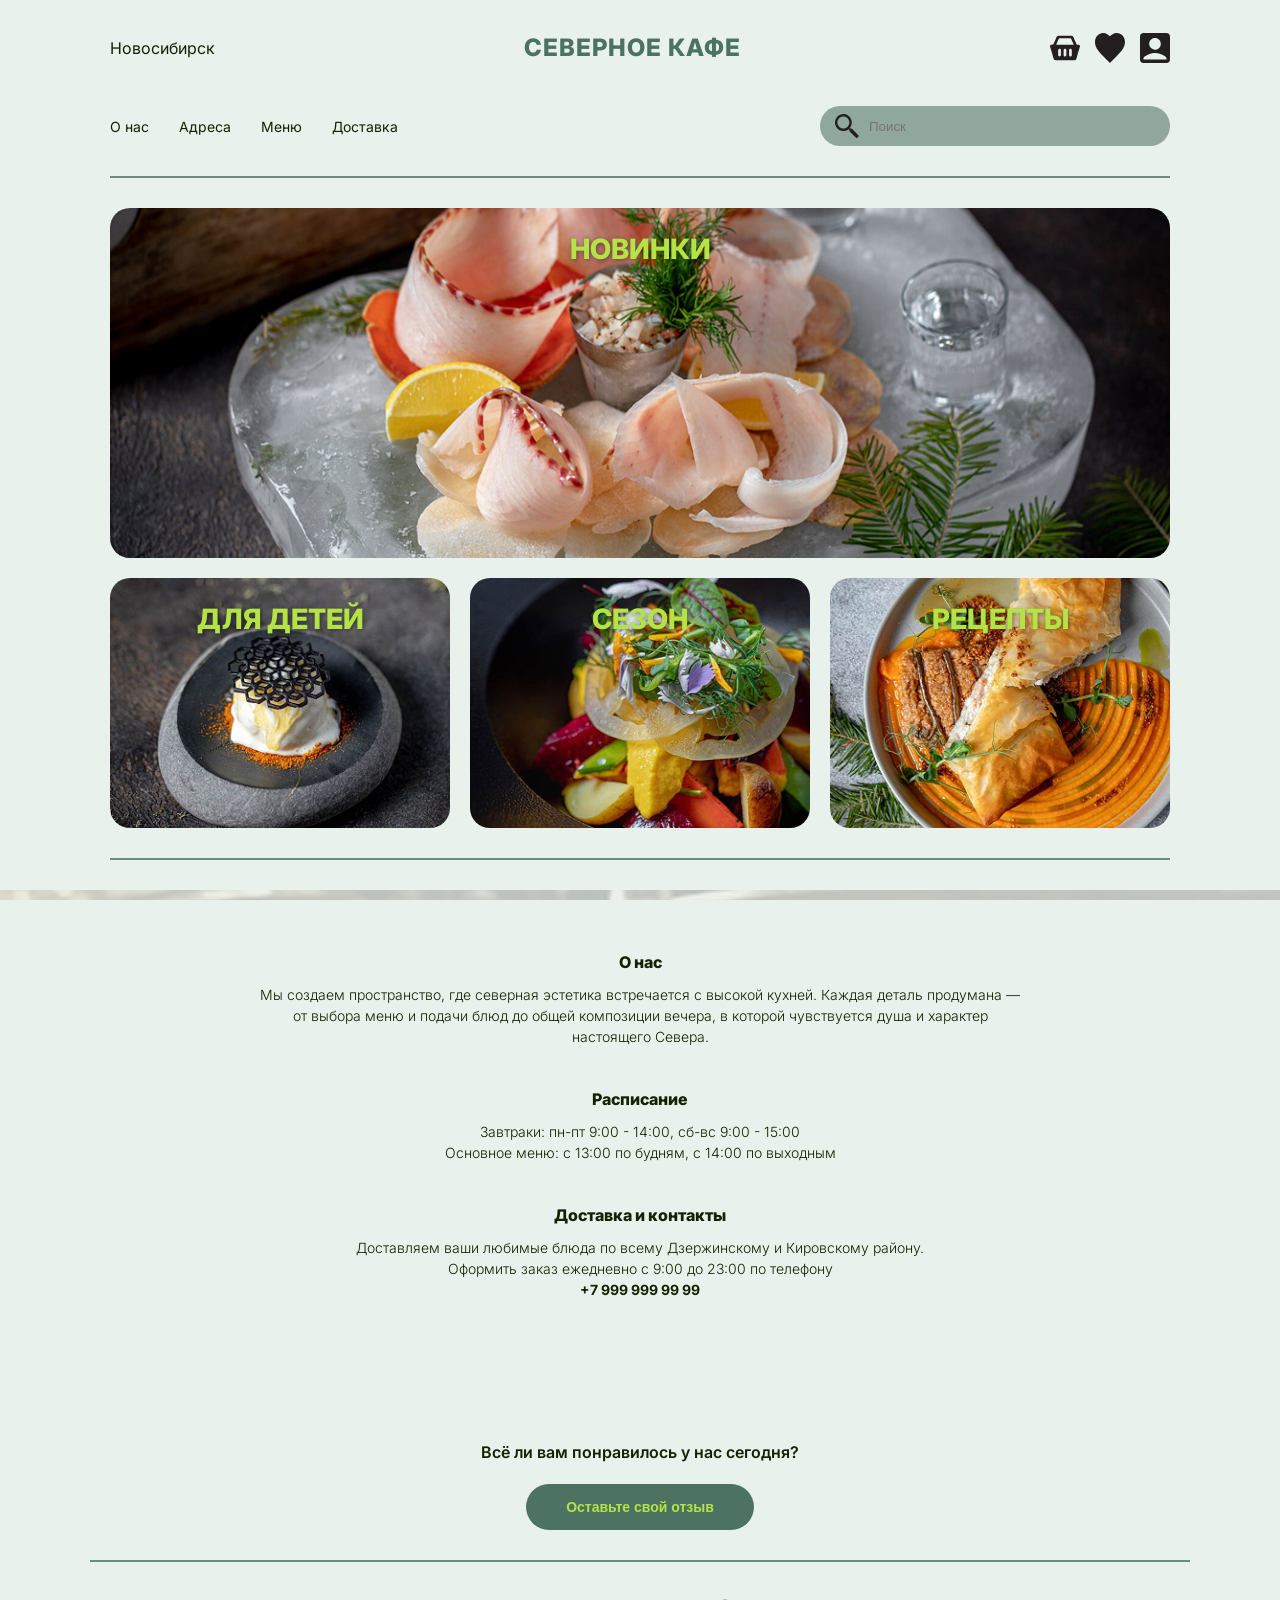
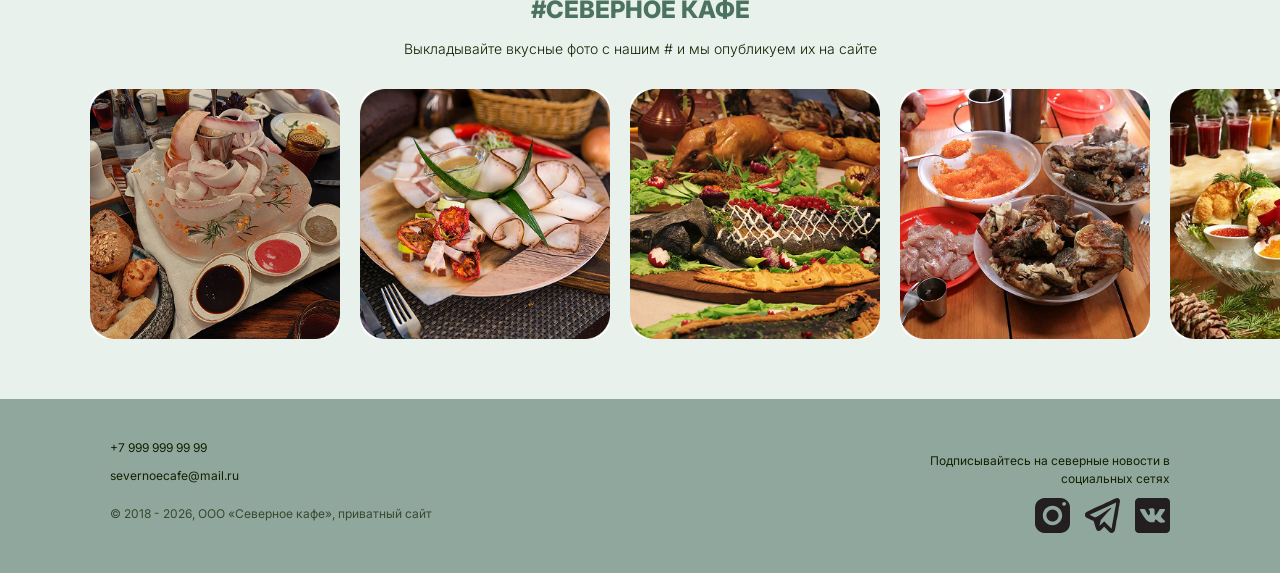
==== index.html @ bf0bc41d "Add files via upload" ====
<!DOCTYPE html>
<html lang="ru">
<head>
    <meta charset="UTF-8">
    <meta name="viewport" content="width=device-width, initial-scale=1.0">
    <title>Северное Кафе</title>
    <link rel="preconnect" href="https://fonts.googleapis.com">
    <link rel="preconnect" href="https://fonts.gstatic.com" crossorigin>
    <link href="https://fonts.googleapis.com/css2?family=Inter:wght@300;400;600;800&display=swap" rel="stylesheet">
    <link rel="stylesheet" href="css/style.css">

</head>
<body>

    <header class="header container">
        <div class="header-top">
            <div class="city">Новосибирск</div>
            
            <div class="logo">
                
                <h1>СЕВЕРНОЕ КАФЕ</h1>
            </div>
            
            <div class="header-icons">
                <img src="images/korzina.svg" alt="Корзина" class="icon-img">
                <img src="images/izbrannoe.svg" alt="Избранное" class="icon-img">
                <img src="images/kabinet.svg" alt="Профиль" class="icon-img">
            </div>
        </div>

        <div class="header-bottom">
            <nav class="main-menu">
                <a href="#">О нас</a>
                <a href="#">Адреса</a>
                <a href="#">Меню</a>
                <a href="#">Доставка</a>
            </nav>
            <div class="search-bar">
                <img src="images/poisk.svg" alt="Поиск" class="icon-img">
                <input type="text" placeholder="Поиск">
            </div>
        </div>
    </header>

    <div class="container"><hr class="divider"></div>

    <main>
        <section class="banners container">
            <div class="banner banner-large" style="background-image: url('images/gl_novinki.jpg');">
                <h2 class="accent-text">НОВИНКИ</h2>
            </div>
            
            <div class="banner-row">
                <div class="banner banner-small" style="background-image: url('images/gl_deti.jpg');">
                    <h3 class="accent-text">Для детей</h3>
                </div>
                <div class="banner banner-small" style="background-image: url('images/gl_sezon.jpg');">
                    <h3 class="accent-text">Сезон</h3>
                </div>
                <div class="banner banner-small" style="background-image: url('images/gl_recepti.jpg');">
                    <h3 class="accent-text">Рецепты</h3>
                </div>
            </div>
        </section>

        <div class="container"><hr class="divider"></div>

        <section class="info-section" style="background-image: linear-gradient(rgba(232, 241, 236, 0.8), rgba(232, 241, 236, 0.8)), url('images/gl_o_nas.jpg');">
            <div class="container info-content">
                <div class="info-block">
                    <h4>О нас</h4>
                    <p>Мы создаем пространство, где северная эстетика встречается с высокой кухней. Каждая деталь продумана — от выбора меню и подачи блюд до общей композиции вечера, в которой чувствуется душа и характер настоящего Севера.</p>
                </div>

                <div class="info-block">
                    <h4>Расписание</h4>
                    <p>Завтраки: пн-пт 9:00 - 14:00, сб-вс 9:00 - 15:00<br>
                    Основное меню: с 13:00 по будням, с 14:00 по выходным</p>
                </div>

                <div class="info-block">
                    <h4>Доставка и контакты</h4>
                    <p>Доставляем ваши любимые блюда по всему Дзержинскому и Кировскому району.<br>
                    Оформить заказ ежедневно с 9:00 до 23:00 по телефону<br>
                    <strong>+7 999 999 99 99</strong></p>
                </div>
            </div>
        </section>

        <section class="review-gallery-section container">
            <div class="review-block">
                <h3>Всё ли вам понравилось у нас сегодня?</h3>
                <button class="btn-primary">Оставьте свой отзыв</button>
            </div>
            
            <hr class="divider">

            <div class="gallery-block">
                <h2 class="section-title">#СЕВЕРНОЕ КАФЕ</h2>
                <p>Выкладывайте вкусные фото с нашим # и мы опубликуем их на сайте</p>
                
                <div class="gallery-grid">
                    <img src="images/gl_1.jpg" alt="Фото 1">
                    <img src="images/gl_2.jpg" alt="Фото 2">
                    <img src="images/gl_3.jpg" alt="Фото 3">
                    <img src="images/gl_4.jpg" alt="Фото 4">
                    <img src="images/gl_5.jpg" alt="Фото 5">
                    <img src="images/gl_6.jpg" alt="Фото 6">
                    <img src="images/gl_7.jpg" alt="Фото 7">
                    <img src="images/gl_8.jpg" alt="Фото 8">
                    <img src="images/gl_9.jpg" alt="Фото 9">
                </div>
            </div>
        </section>
    </main>

    <footer class="footer">
        <div class="container footer-content">
            <div class="footer-left">
                <p>+7 999 999 99 99</p>
                <p>severnoecafe@mail.ru</p>
                <p class="copyright">© 2018 - 2026, ООО «Северное кафе», приватный сайт</p>
            </div>
            <div class="footer-right">
                <p>Подписывайтесь на северные новости в<br>социальных сетях</p>
                <div class="social-icons">
                    <img src="images/inst.svg" alt="Инстаграм" class="icon-img">
                    <img src="images/telega.svg" alt="Телеграм" class="icon-img">
                    <img src="images/vk.svg" alt="ВКантакте" class="icon-img">
                </div>
            </div>
        </div>
    </footer>

</body>
</html>
---- css/style.css ----
/* --- БАЗОВЫЕ НАСТРОЙКИ И ЦВЕТА --- */
:root {
    --bg-color: #E8F1EC;
    --main-color: #90A79D;
    --text-large: #4C7362;
    --text-normal: #132200;
    --accent-bright: #B4E346;
}

* {
    margin: 0;
    padding: 0;
    box-sizing: border-box;
}

body {
    background-color: var(--bg-color);
    color: var(--text-normal);
    font-family: 'Inter', sans-serif;
    font-weight: 400; /* Обычный шрифт */
    line-height: 1.5;
}

/* Контейнер ограничивает ширину сайта по центру */
.container {
    max-width: 1100px;
    margin: 0 auto;
    padding: 0 20px;
}

/* Полоса-разделитель */
.divider {
    border: none;
    border-top: 2px solid var(--text-large);
    margin: 30px 0;
    opacity: 0.8;
}

/* --- ШАПКА САЙТА --- */
.header {
    padding-top: 30px;
}

.header-top {
    display: flex;
    justify-content: space-between;
    align-items: center;
    margin-bottom: 20px;
}

.logo {
    text-align: center;
    color: var(--text-large);
}

.logo h1 {
    font-weight: 800; /* Жирный шрифт */
    font-size: 24px;
    letter-spacing: 1px;
}

.header-icons {
    display: flex;
    gap: 15px;
    font-size: 20px;
    cursor: pointer;
}

.header-bottom {
    display: flex;
    justify-content: space-between;
    align-items: center;
    margin-top: 40px;      /* Это и есть тот самый «межстрочный» интервал */
    
}
.nav-links {
    display: flex;
    gap: 100px; /* Тот самый интервал между словами как в Фигме */
}

.main-menu {
    display: flex;
    gap: 30px;
}

.main-menu a {
    text-decoration: none;
    color: var(--text-normal);
    font-size: 14px;
    font-weight: 400; /* Полужирный */
}

.search-bar {
    width: 350px; /* Ширина полоски поиска */
    background-color: var(--main-color);
    border-radius: 20px;
    padding: 8px 15px;
    display: flex;
    align-items: center;
    gap: 10px;
}

.search-bar input {
    background: transparent;
    border: none;
    outline: none;
    color: var(--text-normal);
}

/* --- БАННЕРЫ С ФОТО --- */
.banners {
    margin-top: 30px;
}

.banner {
    border-radius: 20px;
    background-size: cover;
    background-position: center;
    position: relative;
    display: flex;
    justify-content: center;
}

.banner-large {
    height: 350px;
    width: 100%;
    margin-bottom: 20px;
}

.banner-row {
    display: grid;
    grid-template-columns: repeat(3, 1fr);
    gap: 20px;
}

.banner-small {
    height: 250px;
}

.accent-text {
    position: absolute;
    top: 20px;
    color: var(--accent-bright);
    font-weight: 800;
    font-size: 28px;
    text-transform: uppercase;
    text-shadow: 1px 1px 4px rgba(0,0,0,0.4); /* Тень для читаемости */
}

/* --- СЕКЦИЯ "О НАС" --- */
.info-section {
    padding: 60px 0;
    background-size: cover;
    background-position: center;
    background-attachment: fixed; /* Красивый эффект при скролле */
    text-align: center;
}

.info-content {
    max-width: 800px;
}

.info-block {
    margin-bottom: 40px;
}

.info-block h4 {
    font-weight: 800;
    margin-bottom: 10px;
    font-size: 16px;
}

.info-block p {
    font-weight: 300; /* Легкий шрифт */
    font-size: 14px;
}

/* --- ОТЗЫВЫ И ГАЛЕРЕЯ --- */
.review-gallery-section {
    text-align: center;
    padding: 40px 0 60px 0;
}

.review-block h3 {
    font-size: 16px;
    font-weight: 600;
    margin-bottom: 20px;
}

.btn-primary {
    background-color: var(--text-large);
    color: #B4E346;
    border: none;
    padding: 15px 40px;
    border-radius: 30px;
    font-size: 14px;
    font-weight: 600;
    cursor: pointer;
    /* Магия плавности: цвет будет меняться не мгновенно, а мягко за 0.3 секунды */
    transition: background-color 0.3s ease;
}

/* Состояние при наведении (темное) */
.feedback-btn:hover {
    background-color: #132200; /* Очень темный зеленый из твоего референса */
}

.section-title {
    color: var(--text-large);
    font-weight: 800;
    margin-bottom: 10px;
}

.gallery-block p {
    font-size: 14px;
    margin-bottom: 30px;
    font-weight: 300;
}

.gallery-grid {
    display: flex;
    justify-content: space-between;
    gap: 15px;
}

.gallery-grid img {
    width: 24%;
    aspect-ratio: 1 / 1;
    object-fit: cover;
    border-radius: 20px;
}

/* Главный контейнер, в котором будет происходить прокрутка */
.gallery-container {
    width: 100%;
    overflow-x: auto;      /* Включает горизонтальную прокрутку */
    padding-bottom: 20px;  /* Отступ снизу, чтобы скроллбар не прилипал к фото */
    
    /* Эти две строчки прячут стандартный некрасивый скроллбар браузера */
    scrollbar-width: none; /* Для Firefox */
}
.gallery-container::-webkit-scrollbar {
    display: none;         /* Для Chrome, Safari и Edge */
}

/* Блок, который выстраивает картинки в ряд */
.gallery-grid {
    display: flex;         /* Ставит элементы в одну линию */
    gap: 20px;             /* Расстояние между фотографиями (подбери по макету) */
}

/* Настройки самих фотографий */
.gallery-grid img {
    width: 250px;          /* Ширина одной картинки */
    height: 250px;         /* Высота одной картинки */
    border-radius: 20px;   /* Скругление углов, как на твоем скриншоте */
    object-fit: cover;     /* Фото красиво заполняет квадрат без искажений */
    
    flex-shrink: 0;        /* САМОЕ ВАЖНОЕ СВОЙСТВО: запрещает картинкам сжиматься, заставляя их выстраиваться за пределы экрана */
}


/* --- ПОДВАЛ (FOOTER) --- */
.footer {
    background-color: var(--main-color);
    padding: 40px 0;
    font-size: 12px;
}

.footer-content {
    display: flex;
    justify-content: space-between;
    align-items: flex-end;
}

.footer-left p, .footer-right p {
    margin-bottom: 10px;
}

.copyright {
    margin-top: 20px;
    opacity: 0.7;
}

.footer-right {
    text-align: right;
}

.social-icons {
    display: flex;
    gap: 15px;
    justify-content: flex-end;
    font-size: 20px;
    cursor: pointer;
}
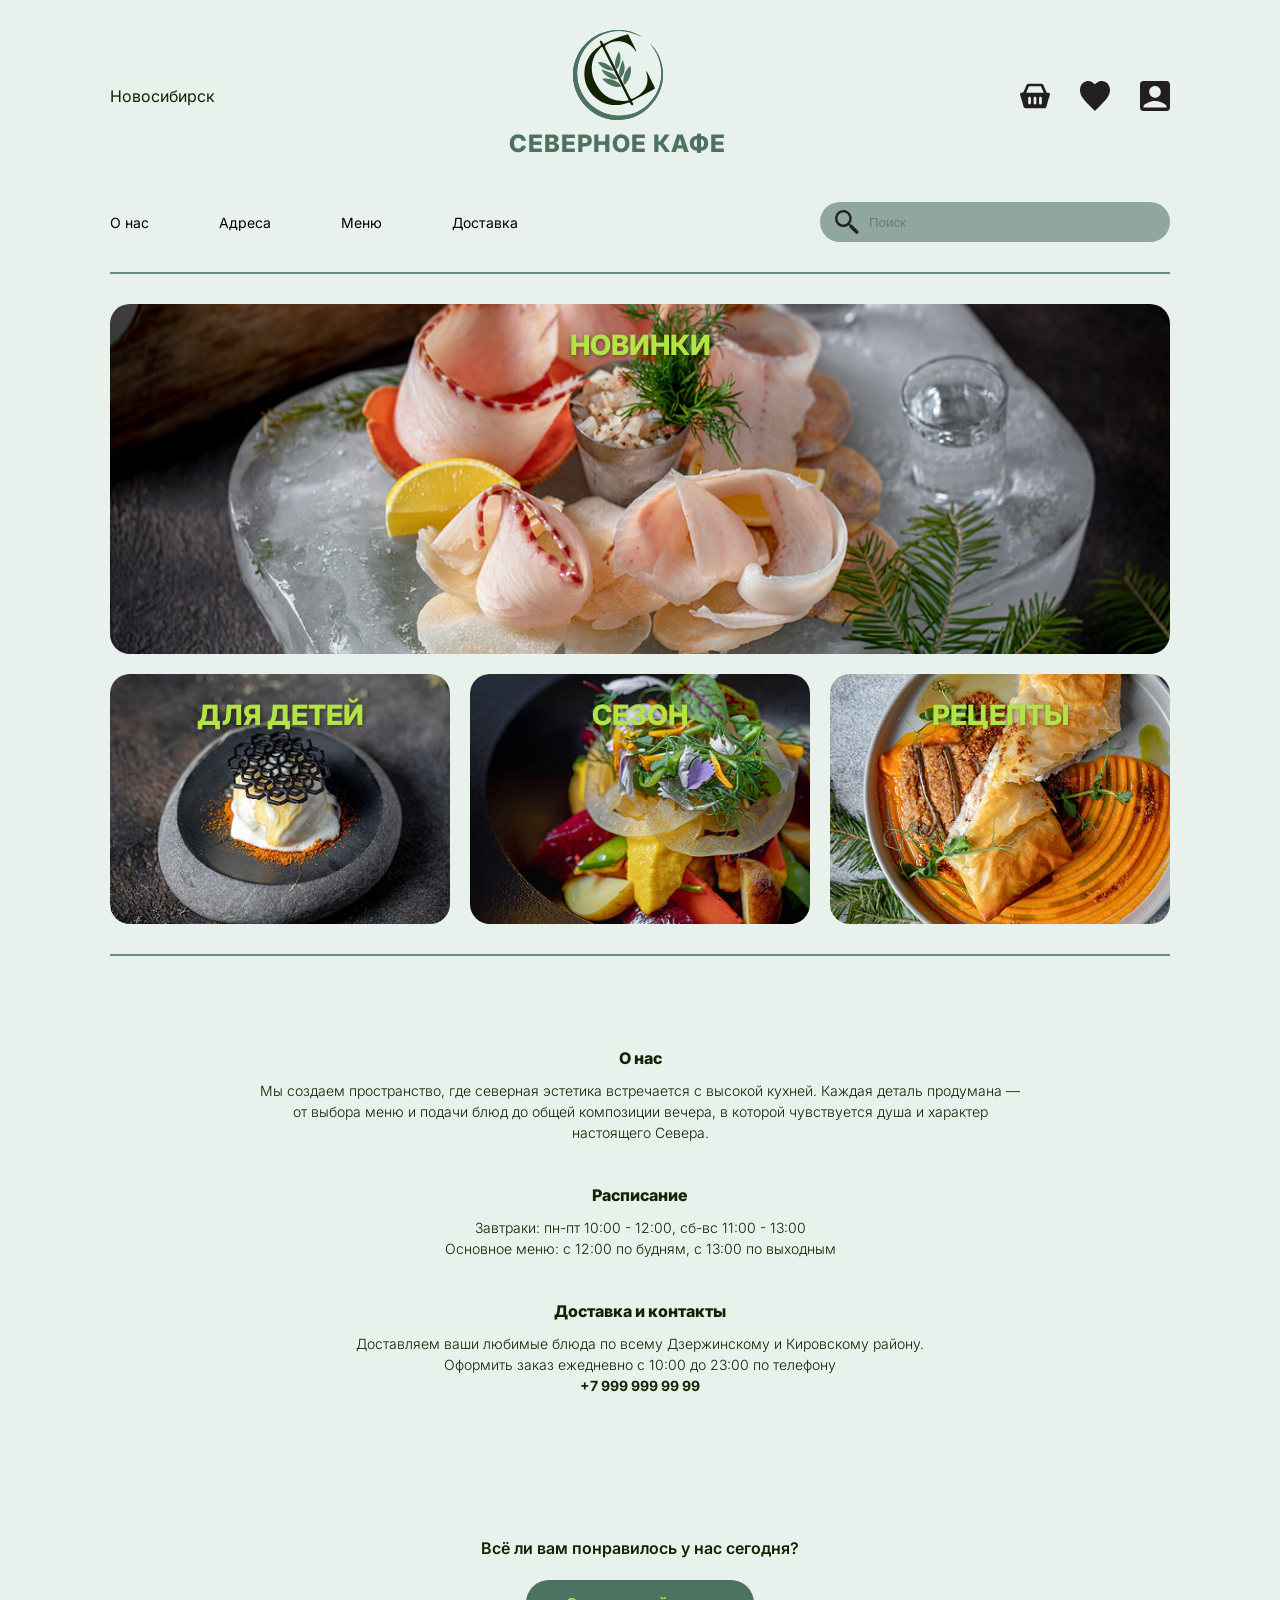
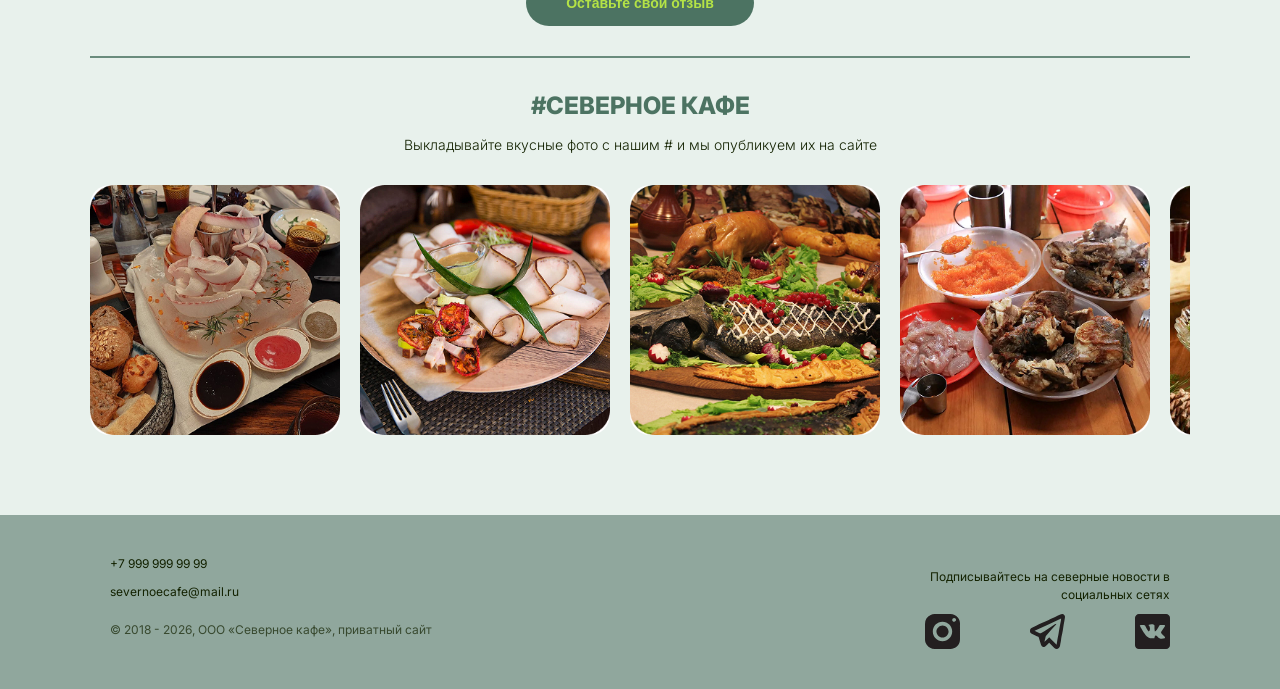
==== commit af3aaae6: "Add files via upload" ====
--- a/index.html
+++ b/index.html
@@ -17,7 +17,7 @@
             <div class="city">Новосибирск</div>
             
             <div class="logo">
-                
+                <img src="images/logotype.svg" alt="Логотип" class="logo-icon">
                 <h1>СЕВЕРНОЕ КАФЕ</h1>
             </div>
             
@@ -74,14 +74,14 @@
 
                 <div class="info-block">
                     <h4>Расписание</h4>
-                    <p>Завтраки: пн-пт 9:00 - 14:00, сб-вс 9:00 - 15:00<br>
-                    Основное меню: с 13:00 по будням, с 14:00 по выходным</p>
+                    <p>Завтраки: пн-пт 10:00 - 12:00, сб-вс 11:00 - 13:00<br>
+                    Основное меню: с 12:00 по будням, с 13:00 по выходным</p>
                 </div>
 
                 <div class="info-block">
                     <h4>Доставка и контакты</h4>
                     <p>Доставляем ваши любимые блюда по всему Дзержинскому и Кировскому району.<br>
-                    Оформить заказ ежедневно с 9:00 до 23:00 по телефону<br>
+                    Оформить заказ ежедневно с 10:00 до 23:00 по телефону<br>
                     <strong>+7 999 999 99 99</strong></p>
                 </div>
             </div>
@@ -90,7 +90,7 @@
         <section class="review-gallery-section container">
             <div class="review-block">
                 <h3>Всё ли вам понравилось у нас сегодня?</h3>
-                <button class="btn-primary">Оставьте свой отзыв</button>
+                <button class="feedback-btn">Оставьте свой отзыв</button>
             </div>
             
             <hr class="divider">
@@ -99,16 +99,18 @@
                 <h2 class="section-title">#СЕВЕРНОЕ КАФЕ</h2>
                 <p>Выкладывайте вкусные фото с нашим # и мы опубликуем их на сайте</p>
                 
-                <div class="gallery-grid">
-                    <img src="images/gl_1.jpg" alt="Фото 1">
-                    <img src="images/gl_2.jpg" alt="Фото 2">
-                    <img src="images/gl_3.jpg" alt="Фото 3">
-                    <img src="images/gl_4.jpg" alt="Фото 4">
-                    <img src="images/gl_5.jpg" alt="Фото 5">
-                    <img src="images/gl_6.jpg" alt="Фото 6">
-                    <img src="images/gl_7.jpg" alt="Фото 7">
-                    <img src="images/gl_8.jpg" alt="Фото 8">
-                    <img src="images/gl_9.jpg" alt="Фото 9">
+                <div class="gallery-container">
+                    <div class="gallery-grid">
+                        <img src="images/gl_1.jpg" alt="Фото 1">
+                        <img src="images/gl_2.jpg" alt="Фото 2">
+                        <img src="images/gl_3.jpg" alt="Фото 3">
+                        <img src="images/gl_4.jpg" alt="Фото 4">
+                        <img src="images/gl_5.jpg" alt="Фото 5">
+                        <img src="images/gl_6.jpg" alt="Фото 6">
+                        <img src="images/gl_7.jpg" alt="Фото 7">
+                        <img src="images/gl_8.jpg" alt="Фото 8">
+                        <img src="images/gl_9.jpg" alt="Фото 9">
+                    </div>
                 </div>
             </div>
         </section>
--- a/css/style.css
+++ b/css/style.css
@@ -61,18 +61,27 @@
 
 .header-icons {
     display: flex;
-    gap: 15px;
+    gap: 30px;
     font-size: 20px;
     cursor: pointer;
 }
 
+.header-icons img {
+    transition: filter 0.3s ease; /* Плавный переход */
+}
+
+.header-icons img:hover {
+    /* Этот фильтр примерно перекрашивает черное в #B4E346 */
+    filter: invert(82%) sepia(54%) saturate(543%) hue-rotate(33deg) brightness(96%) contrast(91%);
+}
+
 .header-bottom {
     display: flex;
     justify-content: space-between;
     align-items: center;
-    margin-top: 40px;      /* Это и есть тот самый «межстрочный» интервал */
-    
-}
+    margin-top: 40px;
+}
+
 .nav-links {
     display: flex;
     gap: 100px; /* Тот самый интервал между словами как в Фигме */
@@ -80,7 +89,7 @@
 
 .main-menu {
     display: flex;
-    gap: 30px;
+    gap: 70px; /* Тот самый интервал между словами как в Фигме */
 }
 
 .main-menu a {
@@ -88,6 +97,18 @@
     color: var(--text-normal);
     font-size: 14px;
     font-weight: 400; /* Полужирный */
+}
+
+/* Цвет ссылок в обычном состоянии */
+.main-menu a {
+    color: #000000;         /* Черный или твой основной цвет текста */
+    text-decoration: none;  /* Убирает стандартное подчеркивание */
+    transition: color 0.3s ease; /* Делает смену цвета плавной */
+}
+
+/* Цвет ссылок ПРИ НАВЕДЕНИИ */
+.main-menu a:hover {
+    color: #B4E346;         /* Тот самый ярко-зеленый из кнопок и иконок */
 }
 
 .search-bar {
@@ -187,7 +208,7 @@
     margin-bottom: 20px;
 }
 
-.btn-primary {
+.feedback-btn {
     background-color: var(--text-large);
     color: #B4E346;
     border: none;
@@ -230,35 +251,38 @@
     border-radius: 20px;
 }
 
-/* Главный контейнер, в котором будет происходить прокрутка */
-.gallery-container {
-    width: 100%;
-    overflow-x: auto;      /* Включает горизонтальную прокрутку */
-    padding-bottom: 20px;  /* Отступ снизу, чтобы скроллбар не прилипал к фото */
+.gallery-grid {
+    display: flex;         /* Выстраиваем фото в ряд */
+    gap: 20px;             /* Расстояние между ними */
+    overflow-x: auto;      /* ВКЛЮЧАЕМ СКРОЛЛ */
+    scroll-behavior: smooth; /* Делаем его плавным */
+    padding-bottom: 20px;
     
-    /* Эти две строчки прячут стандартный некрасивый скроллбар браузера */
-    scrollbar-width: none; /* Для Firefox */
-}
-.gallery-container::-webkit-scrollbar {
-    display: none;         /* Для Chrome, Safari и Edge */
-}
-
-/* Блок, который выстраивает картинки в ряд */
+    /* Убираем полоску скролла */
+    -ms-overflow-style: none;  
+    scrollbar-width: none;     
+}
+
+.gallery-grid::-webkit-scrollbar {
+    display: none; /* Скрываем полоску в Chrome/Safari */
+}
+
+.gallery-grid img {
+    width: 250px;
+    height: 250px;
+    object-fit: cover;
+    border-radius: 20px;
+    flex-shrink: 0;        /* ОЧЕНЬ ВАЖНО: не дает картинкам сжиматься */
+}
+
+/* Убираем полоску в Chrome, Safari и Opera */
+.gallery-grid::-webkit-scrollbar {
+    display: none;
+}
+
 .gallery-grid {
-    display: flex;         /* Ставит элементы в одну линию */
-    gap: 20px;             /* Расстояние между фотографиями (подбери по макету) */
-}
-
-/* Настройки самих фотографий */
-.gallery-grid img {
-    width: 250px;          /* Ширина одной картинки */
-    height: 250px;         /* Высота одной картинки */
-    border-radius: 20px;   /* Скругление углов, как на твоем скриншоте */
-    object-fit: cover;     /* Фото красиво заполняет квадрат без искажений */
-    
-    flex-shrink: 0;        /* САМОЕ ВАЖНОЕ СВОЙСТВО: запрещает картинкам сжиматься, заставляя их выстраиваться за пределы экрана */
-}
-
+    scroll-behavior: smooth;
+}
 
 /* --- ПОДВАЛ (FOOTER) --- */
 .footer {
@@ -288,8 +312,16 @@
 
 .social-icons {
     display: flex;
-    gap: 15px;
-    justify-content: flex-end;
+    gap: 70px;
     font-size: 20px;
     cursor: pointer;
+}
+
+.social-icons img {
+    transition: filter 0.3s ease; /* Плавный переход */
+}
+
+.social-icons img:hover {
+    /* Этот фильтр примерно перекрашивает черное в #B4E346 */
+    filter: invert(82%) sepia(54%) saturate(543%) hue-rotate(33deg) brightness(96%) contrast(91%);
 }
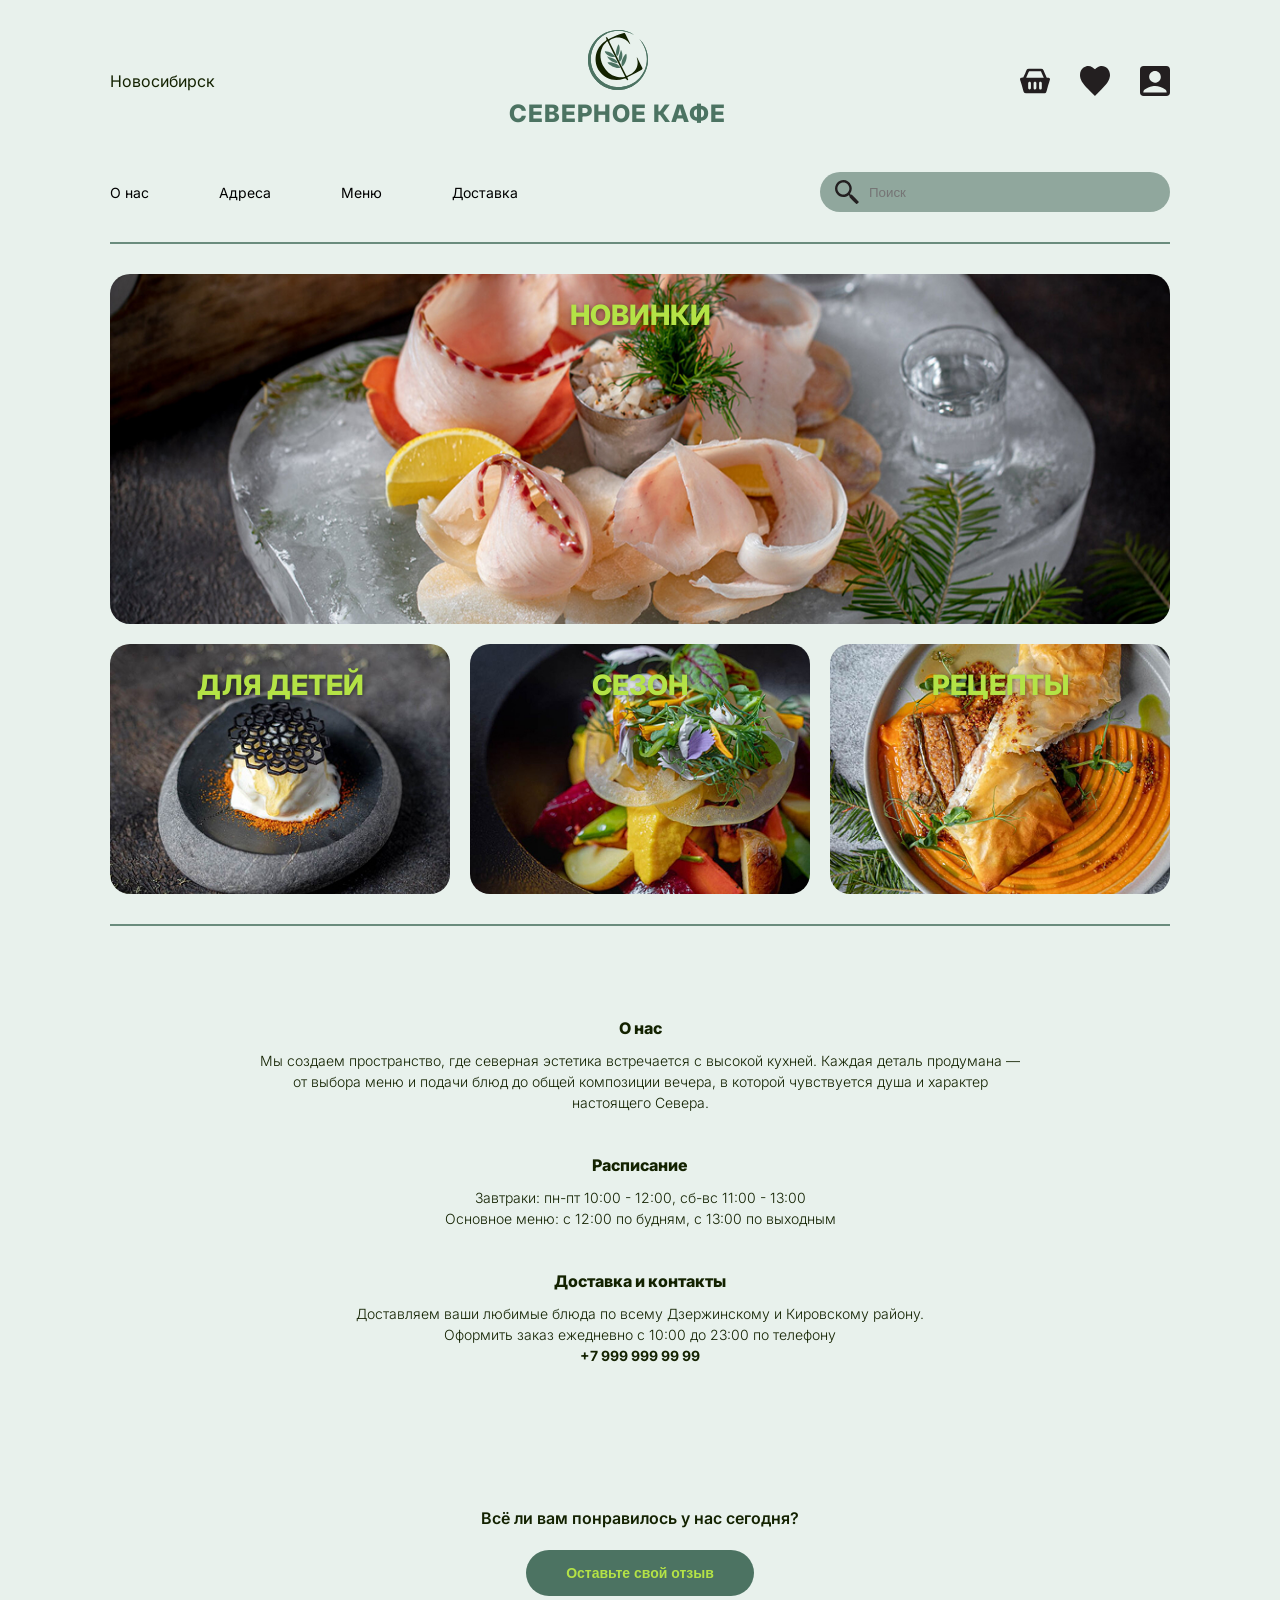
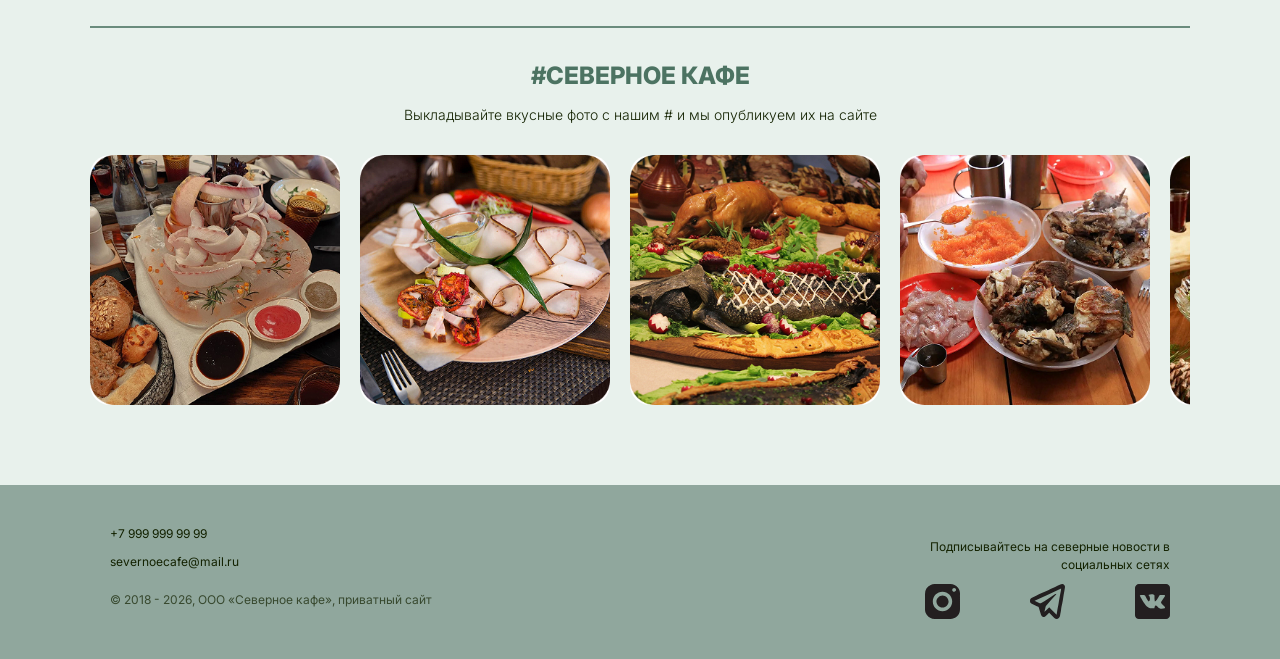
==== commit 64bc5969: "Add files via upload" ====
--- a/index.html
+++ b/index.html
@@ -2,7 +2,7 @@
 <html lang="ru">
 <head>
     <meta charset="UTF-8">
-    <meta name="viewport" content="width=device-width, initial-scale=1.0">
+    <meta name="viewport" content="width=1024">
     <title>Северное Кафе</title>
     <link rel="preconnect" href="https://fonts.googleapis.com">
     <link rel="preconnect" href="https://fonts.gstatic.com" crossorigin>
@@ -32,7 +32,7 @@
             <nav class="main-menu">
                 <a href="#">О нас</a>
                 <a href="#">Адреса</a>
-                <a href="#">Меню</a>
+                <a href="menu.html">Меню</a>
                 <a href="#">Доставка</a>
             </nav>
             <div class="search-bar">
--- a/css/style.css
+++ b/css/style.css
@@ -59,6 +59,18 @@
     letter-spacing: 1px;
 }
 
+.logo-icon {
+   /* Убедимся, что размеры соответствуют макету (image_7.png) */
+    width: 60px; /* или ваш точный размер */
+    height: 60px;
+    transition: color 0.3s ease;
+}
+
+.logo-icon:hover {
+    /* Эти параметры фильтра преобразуют цвет A8C6AE в 002111 */
+    filter: brightness(0) saturate(100%) invert(8%) sepia(34%) saturate(1542%) hue-rotate(106deg) brightness(91%) contrast(104%);
+}
+
 .header-icons {
     display: flex;
     gap: 30px;
@@ -140,6 +152,16 @@
     position: relative;
     display: flex;
     justify-content: center;
+    /* 1. Задаём плавность перехода (тайминг и тип анимации) */
+    transition: transform 0.3s ease;
+
+    /* 2. Убедимся, что увеличение происходит от центра (это значение по умолчанию, но полезно помнить) */
+    transform-origin: center;
+}
+
+.banner:hover {
+    /* 3. При наведении увеличиваем на 15% (масштаб 1.15) */
+    transform: scale(1.05);
 }
 
 .banner-large {
@@ -324,4 +346,4 @@
 .social-icons img:hover {
     /* Этот фильтр примерно перекрашивает черное в #B4E346 */
     filter: invert(82%) sepia(54%) saturate(543%) hue-rotate(33deg) brightness(96%) contrast(91%);
-}+}
